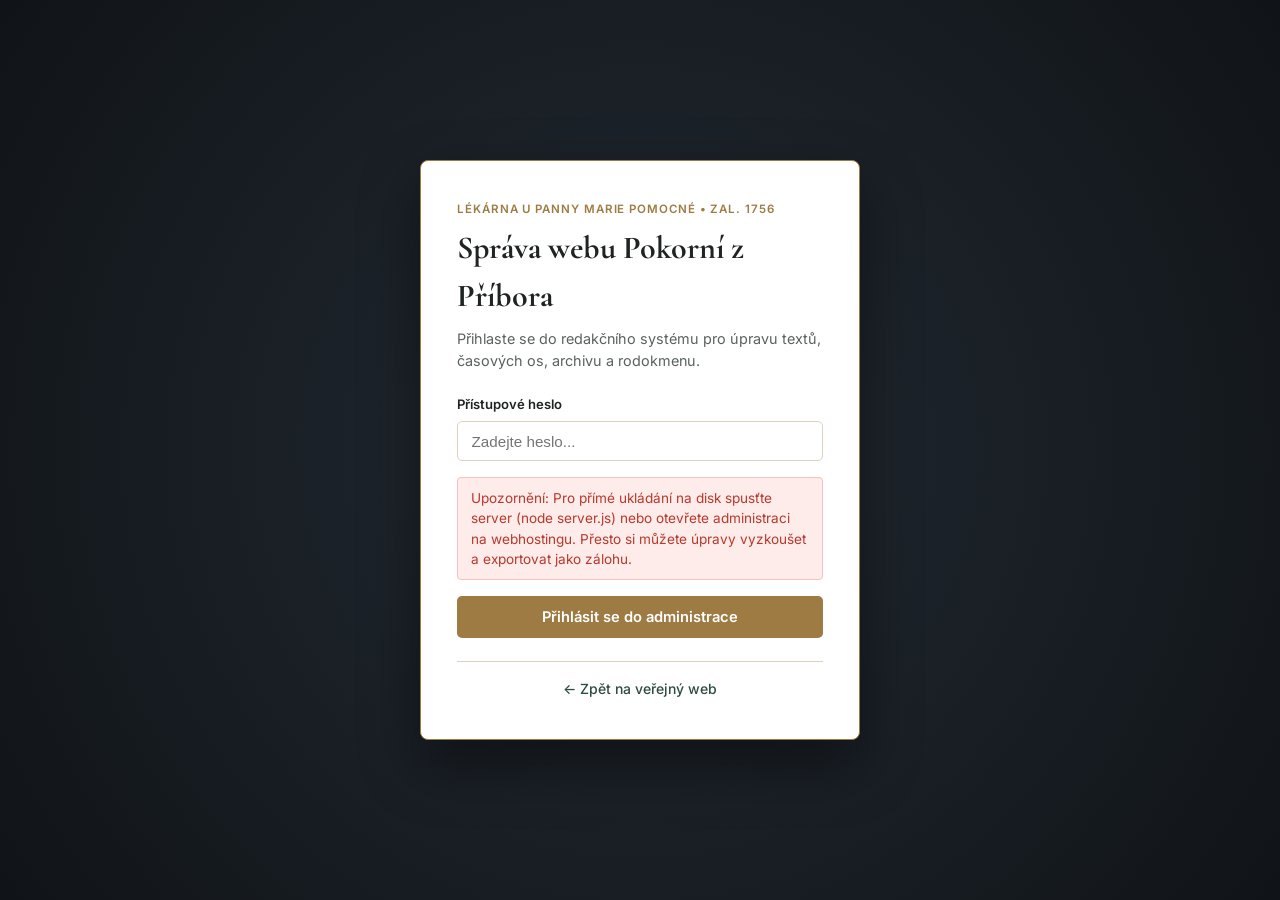
==== admin.html @ 315938a1 "style changes to various pages, addition of cms" ====
<!DOCTYPE html>
<html lang="cs">
<head>
  <meta charset="UTF-8" />
  <meta name="viewport" content="width=device-width, initial-scale=1.0" />
  <title>Správa obsahu (CMS) | Pokorní z Příbora</title>
  <link rel="preconnect" href="https://fonts.googleapis.com">
  <link rel="preconnect" href="https://fonts.gstatic.com" crossorigin>
  <link href="https://fonts.googleapis.com/css2?family=Cormorant+Garamond:ital,wght@0,600;0,700;1,400&family=Inter:wght@400;500;600;700&display=swap" rel="stylesheet">
  <link rel="stylesheet" href="css/admin.css" />
</head>
<body>

  <!-- Login Screen Overlay -->
  <div id="cms-login-screen" class="cms-login-backdrop">
    <div class="cms-login-card">
      <div class="cms-login-badge">Lékárna U Panny Marie pomocné • Zal. 1756</div>
      <h1>Správa webu Pokorní z Příbora</h1>
      <p>Přihlaste se do redakčního systému pro úpravu textů, časových os, archivu a rodokmenu.</p>
      <form id="cms-login-form">
        <label for="cms-password-input">Přístupové heslo</label>
        <input type="password" id="cms-password-input" placeholder="Zadejte heslo..." required autocomplete="current-password" />
        <div id="cms-login-error" class="cms-error-msg" hidden></div>
        <button type="submit" class="cms-btn cms-btn-primary cms-btn-full">Přihlásit se do administrace</button>
      </form>
      <div class="cms-login-footer">
        <a href="index.html">← Zpět na veřejný web</a>
      </div>
    </div>
  </div>

  <!-- Main CMS Application -->
  <div id="cms-app" class="cms-layout" hidden>
    <!-- Top Bar -->
    <header class="cms-topbar">
      <div class="cms-topbar-left">
        <span class="cms-brand-title">Pokorní z Příbora</span>
        <span class="cms-brand-tag">Redakční systém (CMS)</span>
        <span id="cms-dirty-indicator" class="cms-status-pill saved">✓ Všechny změny uloženy</span>
      </div>
      <div class="cms-topbar-actions">
        <a href="index.html" target="_blank" class="cms-btn cms-btn-outline">👁️ Zobrazit web ↗</a>
        <button type="button" id="btn-export-json" class="cms-btn cms-btn-outline" title="Stáhnout zálohu dat do počítače">📦 Stáhnout zálohu</button>
        <label class="cms-btn cms-btn-outline" title="Nahrát zálohu ze souboru .json">
          📂 Nahrát zálohu
          <input type="file" id="input-import-json" accept=".json" hidden />
        </label>
        <button type="button" id="btn-save-all" class="cms-btn cms-btn-save">💾 Uložit a publikovat změny</button>
        <button type="button" id="btn-logout" class="cms-btn cms-btn-ghost" title="Odhlásit se">Odhlásit</button>
      </div>
    </header>

    <div class="cms-body">
      <!-- Left Sidebar Navigation -->
      <aside class="cms-sidebar">
        <div class="cms-nav-group-label">Obsah stránek</div>
        <button type="button" class="cms-nav-btn active" data-tab="pages">
          <span class="cms-nav-icon">📝</span>
          <span>1. Texty a nadpisy stránek</span>
        </button>
        <button type="button" class="cms-nav-btn" data-tab="pharmacy-timeline">
          <span class="cms-nav-icon">🏛️</span>
          <span>2. Časová osa: Lékárna</span>
        </button>
        <button type="button" class="cms-nav-btn" data-tab="vaclav-content">
          <span class="cms-nav-icon">🎷</span>
          <span>3. Václav Pokorný: Osa a fotky</span>
        </button>
        <button type="button" class="cms-nav-btn" data-tab="archive">
          <span class="cms-nav-icon">🗂️</span>
          <span>4. Archiv a multimédia</span>
        </button>
        <button type="button" class="cms-nav-btn" data-tab="audio">
          <span class="cms-nav-icon">🎵</span>
          <span>5. Hudební přehrávač (Úvod)</span>
        </button>
        <button type="button" class="cms-nav-btn" data-tab="tree">
          <span class="cms-nav-icon">🌳</span>
          <span>6. Rodokmen a lékárníci</span>
        </button>

        <div class="cms-nav-group-label" style="margin-top: 1.5rem;">Soubory a systém</div>
        <button type="button" class="cms-nav-btn" data-tab="media">
          <span class="cms-nav-icon">🖼️</span>
          <span>7. Správce souborů (Nahrávání)</span>
        </button>
        <button type="button" class="cms-nav-btn" data-tab="settings">
          <span class="cms-nav-icon">🔑</span>
          <span>8. Nastavení a heslo</span>
        </button>
      </aside>

      <!-- Main Workspace Content -->
      <main id="cms-workspace" class="cms-workspace"></main>
    </div>
  </div>

  <!-- Toast Notification -->
  <div id="cms-toast" class="cms-toast" hidden></div>

  <!-- Universal File Picker Modal (Upload new file or pick existing uploaded file) -->
  <div id="cms-file-modal" class="cms-modal-backdrop" hidden>
    <div class="cms-modal-window">
      <div class="cms-modal-header">
        <h3 id="cms-file-modal-title">Vybrat nebo nahrát soubor</h3>
        <button type="button" id="cms-file-modal-close" class="cms-modal-close">✕</button>
      </div>
      <div class="cms-modal-body">
        <div class="cms-upload-dropzone">
          <div class="cms-upload-dropzone-info">
            <strong>☁️ Nahrát nový soubor z počítače</strong>
            <span>Podporované formáty: JPG, PNG, WEBP, SVG, PDF, MP3, WAV, OGG, WMA</span>
          </div>
          <label class="cms-btn cms-btn-primary">
            + Vybrat soubor z počítače
            <input type="file" id="cms-modal-file-input" hidden />
          </label>
        </div>
        <div id="cms-file-modal-status" class="cms-upload-status" hidden></div>
        <h4 style="margin: 1.25rem 0 0.6rem;">Nebo vyberte z již nahraných souborů na serveru:</h4>
        <div id="cms-file-modal-list" class="cms-file-picker-grid"></div>
      </div>
    </div>
  </div>

  <script src="data/content.js"></script>
  <script src="js/admin.js"></script>
</body>
</html>
---- css/admin.css ----
:root {
  --bg-main: #f4EFE6;
  --bg-card: #ffffff;
  --bg-sidebar: #181d23;
  --bg-topbar: #12161b;
  --text-primary: #1f2421;
  --text-secondary: #5a625e;
  --accent-gold: #9e7b42;
  --accent-gold-hover: #836433;
  --accent-green: #2c4c3e;
  --border-subtle: #dcd2c0;
  --danger: #b9382c;
  --success: #2b6e46;
  --font-serif: 'Cormorant Garamond', Georgia, serif;
  --font-sans: 'Inter', -apple-system, BlinkMacSystemFont, sans-serif;
}

* {
  box-sizing: border-box;
  margin: 0;
  padding: 0;
}

body {
  font-family: var(--font-sans);
  background: var(--bg-main);
  color: var(--text-primary);
  font-size: 14px;
  line-height: 1.5;
}

[hidden] {
  display: none !important;
}

/* Login Screen */
.cms-login-backdrop {
  min-height: 100vh;
  display: flex;
  align-items: center;
  justify-content: center;
  background: radial-gradient(circle at center, #232a33 0%, #101418 100%);
  padding: 1.5rem;
}

.cms-login-card {
  background: var(--bg-card);
  border: 1px solid var(--accent-gold);
  border-radius: 8px;
  max-width: 440px;
  width: 100%;
  padding: 2.5rem 2.25rem;
  box-shadow: 0 24px 60px rgba(0, 0, 0, 0.45);
}

.cms-login-badge {
  font-size: 0.72rem;
  text-transform: uppercase;
  letter-spacing: 0.08em;
  color: var(--accent-gold);
  font-weight: 600;
  margin-bottom: 0.35rem;
}

.cms-login-card h1 {
  font-family: var(--font-serif);
  font-size: 2rem;
  color: var(--text-primary);
  margin-bottom: 0.5rem;
}

.cms-login-card p {
  color: var(--text-secondary);
  margin-bottom: 1.5rem;
  font-size: 0.9rem;
}

.cms-login-card label {
  display: block;
  font-weight: 600;
  font-size: 0.82rem;
  margin-bottom: 0.4rem;
}

.cms-login-card input {
  width: 100%;
  padding: 0.65rem 0.85rem;
  border: 1px solid var(--border-subtle);
  border-radius: 5px;
  font-size: 0.95rem;
  margin-bottom: 1rem;
}

.cms-login-footer {
  margin-top: 1.4rem;
  text-align: center;
  border-top: 1px solid var(--border-subtle);
  padding-top: 1rem;
}

.cms-login-footer a {
  color: var(--accent-green);
  text-decoration: none;
  font-weight: 500;
}

.cms-error-msg {
  background: #fdecea;
  color: var(--danger);
  border: 1px solid #f5c2c0;
  padding: 0.6rem 0.8rem;
  border-radius: 4px;
  margin-bottom: 1rem;
  font-size: 0.85rem;
}

/* Top Bar */
.cms-layout {
  min-height: 100vh;
  display: flex;
  flex-direction: column;
}

.cms-topbar {
  background: var(--bg-topbar);
  color: #f4efe6;
  padding: 0.75rem 1.5rem;
  display: flex;
  align-items: center;
  justify-content: space-between;
  gap: 1rem;
  border-bottom: 2px solid var(--accent-gold);
  position: sticky;
  top: 0;
  z-index: 100;
}

.cms-topbar-left {
  display: flex;
  align-items: center;
  gap: 0.85rem;
  flex-wrap: wrap;
}

.cms-brand-title {
  font-family: var(--font-serif);
  font-size: 1.45rem;
  font-weight: 700;
  color: #ffffff;
}

.cms-brand-tag {
  background: rgba(158, 123, 66, 0.25);
  border: 1px solid var(--accent-gold);
  color: #e9d9b8;
  font-size: 0.72rem;
  text-transform: uppercase;
  letter-spacing: 0.06em;
  padding: 0.2rem 0.55rem;
  border-radius: 4px;
}

.cms-status-pill {
  font-size: 0.78rem;
  font-weight: 600;
  padding: 0.25rem 0.65rem;
  border-radius: 99px;
}

.cms-status-pill.saved {
  background: rgba(43, 110, 70, 0.25);
  color: #8ee4af;
  border: 1px solid rgba(142, 228, 175, 0.35);
}

.cms-status-pill.dirty {
  background: rgba(217, 130, 43, 0.25);
  color: #ffd089;
  border: 1px solid rgba(255, 208, 137, 0.45);
}

.cms-topbar-actions {
  display: flex;
  align-items: center;
  gap: 0.55rem;
  flex-wrap: wrap;
}

/* Buttons */
.cms-btn {
  display: inline-flex;
  align-items: center;
  justify-content: center;
  gap: 0.4rem;
  font-family: var(--font-sans);
  font-size: 0.83rem;
  font-weight: 600;
  padding: 0.52rem 0.95rem;
  border-radius: 5px;
  cursor: pointer;
  border: 1px solid transparent;
  text-decoration: none;
  transition: all 0.16s ease;
}

.cms-btn-sm {
  padding: 0.32rem 0.65rem;
  font-size: 0.76rem;
}

.cms-btn-full {
  width: 100%;
  padding: 0.7rem 1rem;
  font-size: 0.92rem;
}

.cms-btn-primary {
  background: var(--accent-gold);
  color: #ffffff;
}

.cms-btn-primary:hover {
  background: var(--accent-gold-hover);
}

.cms-btn-save {
  background: var(--success);
  color: #ffffff;
  border-color: #3a8f5d;
  box-shadow: 0 2px 8px rgba(43, 110, 70, 0.4);
}

.cms-btn-save:hover {
  background: #235a39;
}

.cms-btn-outline {
  background: rgba(255, 255, 255, 0.08);
  color: #f4efe6;
  border-color: rgba(230, 220, 200, 0.28);
}

.cms-btn-outline:hover {
  background: rgba(255, 255, 255, 0.16);
}

.cms-btn-light {
  background: #faf6ee;
  color: var(--text-primary);
  border-color: var(--border-subtle);
}

.cms-btn-light:hover {
  background: #efe6d5;
  border-color: var(--accent-gold);
}

.cms-btn-danger {
  background: #fff5f5;
  color: var(--danger);
  border-color: #f1b9b5;
}

.cms-btn-danger:hover {
  background: var(--danger);
  color: #ffffff;
}

.cms-btn-ghost {
  background: transparent;
  color: #b7c0c8;
}

.cms-btn-ghost:hover {
  color: #ffffff;
}

/* Body & Sidebar */
.cms-body {
  display: grid;
  grid-template-columns: 270px 1fr;
  flex: 1;
}

.cms-sidebar {
  background: var(--bg-sidebar);
  color: #d7dee5;
  padding: 1.25rem 0.85rem;
  border-right: 1px solid rgba(255, 255, 255, 0.08);
  display: flex;
  flex-direction: column;
  gap: 0.3rem;
}

.cms-nav-group-label {
  font-size: 0.7rem;
  text-transform: uppercase;
  letter-spacing: 0.08em;
  color: #8c96a0;
  padding: 0.3rem 0.65rem;
  font-weight: 600;
}

.cms-nav-btn {
  width: 100%;
  background: transparent;
  border: 1px solid transparent;
  color: #d7dee5;
  text-align: left;
  padding: 0.65rem 0.8rem;
  border-radius: 6px;
  cursor: pointer;
  display: flex;
  align-items: center;
  gap: 0.65rem;
  font-family: var(--font-sans);
  font-size: 0.86rem;
  font-weight: 500;
  transition: all 0.15s;
}

.cms-nav-btn:hover {
  background: rgba(255, 255, 255, 0.06);
  color: #ffffff;
}

.cms-nav-btn.active {
  background: rgba(158, 123, 66, 0.24);
  border-color: var(--accent-gold);
  color: #ffffff;
  font-weight: 600;
}

.cms-nav-icon {
  font-size: 1.1rem;
}

/* Main Workspace */
.cms-workspace {
  padding: 2rem 2.5rem;
  max-width: 1220px;
  width: 100%;
}

.cms-section-header {
  display: flex;
  align-items: flex-start;
  justify-content: space-between;
  gap: 1rem;
  margin-bottom: 1.5rem;
  padding-bottom: 1rem;
  border-bottom: 1px solid var(--border-subtle);
}

.cms-section-header h2 {
  font-family: var(--font-serif);
  font-size: 2rem;
  color: var(--text-primary);
}

.cms-section-header p {
  color: var(--text-secondary);
  font-size: 0.9rem;
  margin-top: 0.2rem;
}

/* Subtabs */
.cms-subtabs {
  display: flex;
  gap: 0.5rem;
  flex-wrap: wrap;
  margin-bottom: 1.5rem;
}

.cms-subtab-btn {
  background: #e9e1d2;
  color: var(--text-primary);
  border: 1px solid var(--border-subtle);
  padding: 0.5rem 1rem;
  border-radius: 5px;
  font-weight: 600;
  font-size: 0.84rem;
  cursor: pointer;
}

.cms-subtab-btn.active {
  background: var(--accent-green);
  color: #ffffff;
  border-color: var(--accent-green);
}

/* Cards & Forms */
.cms-card {
  background: var(--bg-card);
  border: 1px solid var(--border-subtle);
  border-radius: 7px;
  padding: 1.4rem 1.5rem;
  margin-bottom: 1.25rem;
  box-shadow: 0 3px 10px rgba(0, 0, 0, 0.03);
}

.cms-card-header {
  display: flex;
  align-items: center;
  justify-content: space-between;
  gap: 1rem;
  padding-bottom: 0.85rem;
  margin-bottom: 1rem;
  border-bottom: 1px solid #eee7da;
}

.cms-card-title {
  font-family: var(--font-serif);
  font-size: 1.35rem;
  font-weight: 700;
  color: var(--text-primary);
}

.cms-card-controls {
  display: flex;
  align-items: center;
  gap: 0.4rem;
}

.cms-grid-2 {
  display: grid;
  grid-template-columns: 1fr 1fr;
  gap: 1rem;
}

.cms-grid-3 {
  display: grid;
  grid-template-columns: 1fr 1fr 1fr;
  gap: 1rem;
}

.cms-field {
  margin-bottom: 1rem;
}

.cms-field label {
  display: block;
  font-size: 0.78rem;
  font-weight: 600;
  color: #39403c;
  margin-bottom: 0.32rem;
}

.cms-field small {
  display: block;
  color: var(--text-secondary);
  font-size: 0.73rem;
  margin-top: 0.22rem;
}

.cms-input,
.cms-textarea,
.cms-select {
  width: 100%;
  font-family: var(--font-sans);
  font-size: 0.88rem;
  padding: 0.55rem 0.75rem;
  border: 1px solid #cfc4b0;
  border-radius: 5px;
  background: #fdfbf8;
  color: var(--text-primary);
}

.cms-input:focus,
.cms-textarea:focus,
.cms-select:focus {
  outline: none;
  border-color: var(--accent-gold);
  background: #ffffff;
  box-shadow: 0 0 0 2px rgba(158, 123, 66, 0.16);
}

.cms-textarea {
  min-height: 90px;
  resize: vertical;
  line-height: 1.55;
}

.cms-textarea.tall {
  min-height: 155px;
}

.cms-input-with-btn {
  display: flex;
  gap: 0.45rem;
  align-items: center;
}

.cms-input-with-btn .cms-input {
  flex: 1;
}

/* Photo Carousel Sub-List inside Timeline / Archive / Person */
.cms-photos-box {
  background: #f9f5ec;
  border: 1px dashed #cbbba0;
  border-radius: 6px;
  padding: 1rem;
  margin-top: 0.75rem;
}

.cms-photos-header {
  display: flex;
  justify-content: space-between;
  align-items: center;
  margin-bottom: 0.75rem;
}

.cms-photo-row {
  display: grid;
  grid-template-columns: 64px 1fr auto;
  gap: 0.75rem;
  align-items: start;
  background: #ffffff;
  border: 1px solid #e3dacb;
  border-radius: 5px;
  padding: 0.75rem;
  margin-bottom: 0.6rem;
}

.cms-photo-thumb {
  width: 64px;
  height: 54px;
  border-radius: 4px;
  background: #232a32;
  color: #e6dcc8;
  display: flex;
  align-items: center;
  justify-content: center;
  font-size: 1.2rem;
  overflow: hidden;
  border: 1px solid var(--border-subtle);
}

.cms-photo-thumb img {
  width: 100%;
  height: 100%;
  object-fit: cover;
}

/* Checkbox Pills */
.cms-checkbox-row {
  display: flex;
  gap: 1rem;
  flex-wrap: wrap;
  padding-top: 0.35rem;
}

.cms-checkbox-label {
  display: inline-flex !important;
  align-items: center;
  gap: 0.4rem;
  font-size: 0.84rem !important;
  cursor: pointer;
  background: #f7f2e7;
  padding: 0.35rem 0.7rem;
  border-radius: 4px;
  border: 1px solid var(--border-subtle);
}

/* Tree Editor Layout */
.cms-tree-split {
  display: grid;
  grid-template-columns: 330px 1fr;
  gap: 1.5rem;
  align-items: start;
}

.cms-person-list {
  background: var(--bg-card);
  border: 1px solid var(--border-subtle);
  border-radius: 7px;
  max-height: 75vh;
  overflow-y: auto;
  padding: 0.6rem;
}

.cms-person-item {
  width: 100%;
  text-align: left;
  background: transparent;
  border: 1px solid transparent;
  padding: 0.55rem 0.75rem;
  border-radius: 5px;
  cursor: pointer;
  display: flex;
  justify-content: space-between;
  align-items: center;
  margin-bottom: 0.2rem;
}

.cms-person-item:hover {
  background: #f5efe3;
}

.cms-person-item.active {
  background: #efe4cf;
  border-color: var(--accent-gold);
  font-weight: 600;
}

.cms-person-gen-badge {
  font-size: 0.7rem;
  background: var(--accent-green);
  color: #ffffff;
  padding: 0.1rem 0.45rem;
  border-radius: 4px;
}

/* File Picker Modal & Media Grid */
.cms-modal-backdrop {
  position: fixed;
  inset: 0;
  background: rgba(12, 16, 20, 0.72);
  display: flex;
  align-items: center;
  justify-content: center;
  z-index: 500;
  padding: 1.5rem;
}

.cms-modal-window {
  background: var(--bg-card);
  border: 1px solid var(--accent-gold);
  border-radius: 8px;
  max-width: 880px;
  width: 100%;
  max-height: 86vh;
  display: flex;
  flex-direction: column;
  overflow: hidden;
  box-shadow: 0 24px 60px rgba(0, 0, 0, 0.45);
}

.cms-modal-header {
  padding: 1rem 1.4rem;
  background: var(--bg-topbar);
  color: #ffffff;
  display: flex;
  justify-content: space-between;
  align-items: center;
}

.cms-modal-close {
  background: transparent;
  border: none;
  color: #ffffff;
  font-size: 1.2rem;
  cursor: pointer;
}

.cms-modal-body {
  padding: 1.4rem;
  overflow-y: auto;
}

.cms-upload-dropzone {
  background: #f8f3e8;
  border: 2px dashed var(--accent-gold);
  border-radius: 7px;
  padding: 1.15rem 1.4rem;
  display: flex;
  align-items: center;
  justify-content: space-between;
  gap: 1rem;
  flex-wrap: wrap;
}

.cms-upload-dropzone-info {
  display: flex;
  flex-direction: column;
  gap: 0.2rem;
}

.cms-upload-status {
  margin-top: 0.75rem;
  padding: 0.6rem 0.9rem;
  border-radius: 5px;
  background: #eef7f1;
  color: var(--success);
  font-weight: 600;
}

.cms-file-picker-grid {
  display: grid;
  grid-template-columns: repeat(auto-fill, minmax(195px, 1fr));
  gap: 0.85rem;
}

.cms-file-card {
  border: 1px solid var(--border-subtle);
  border-radius: 6px;
  background: #fdfbf7;
  overflow: hidden;
  display: flex;
  flex-direction: column;
  justify-content: space-between;
}

.cms-file-preview {
  height: 110px;
  background: #20262d;
  color: #e6dcc8;
  display: flex;
  align-items: center;
  justify-content: center;
  font-size: 2rem;
  overflow: hidden;
}

.cms-file-preview img {
  width: 100%;
  height: 100%;
  object-fit: cover;
}

.cms-file-meta {
  padding: 0.6rem 0.75rem;
}

.cms-file-name {
  font-size: 0.78rem;
  font-weight: 600;
  word-break: break-all;
  margin-bottom: 0.25rem;
}

.cms-file-sub {
  font-size: 0.7rem;
  color: var(--text-secondary);
}

.cms-file-actions {
  padding: 0.5rem 0.75rem;
  border-top: 1px solid #ede5d6;
  display: flex;
  gap: 0.4rem;
  justify-content: space-between;
}

/* Toast */
.cms-toast {
  position: fixed;
  bottom: 24px;
  right: 24px;
  background: #182026;
  color: #ffffff;
  border-left: 4px solid var(--accent-gold);
  padding: 0.85rem 1.25rem;
  border-radius: 6px;
  box-shadow: 0 12px 30px rgba(0, 0, 0, 0.35);
  z-index: 600;
  font-weight: 500;
}

@media (max-width: 960px) {
  .cms-body {
    grid-template-columns: 1fr;
  }
  .cms-grid-2,
  .cms-grid-3,
  .cms-tree-split {
    grid-template-columns: 1fr;
  }
}
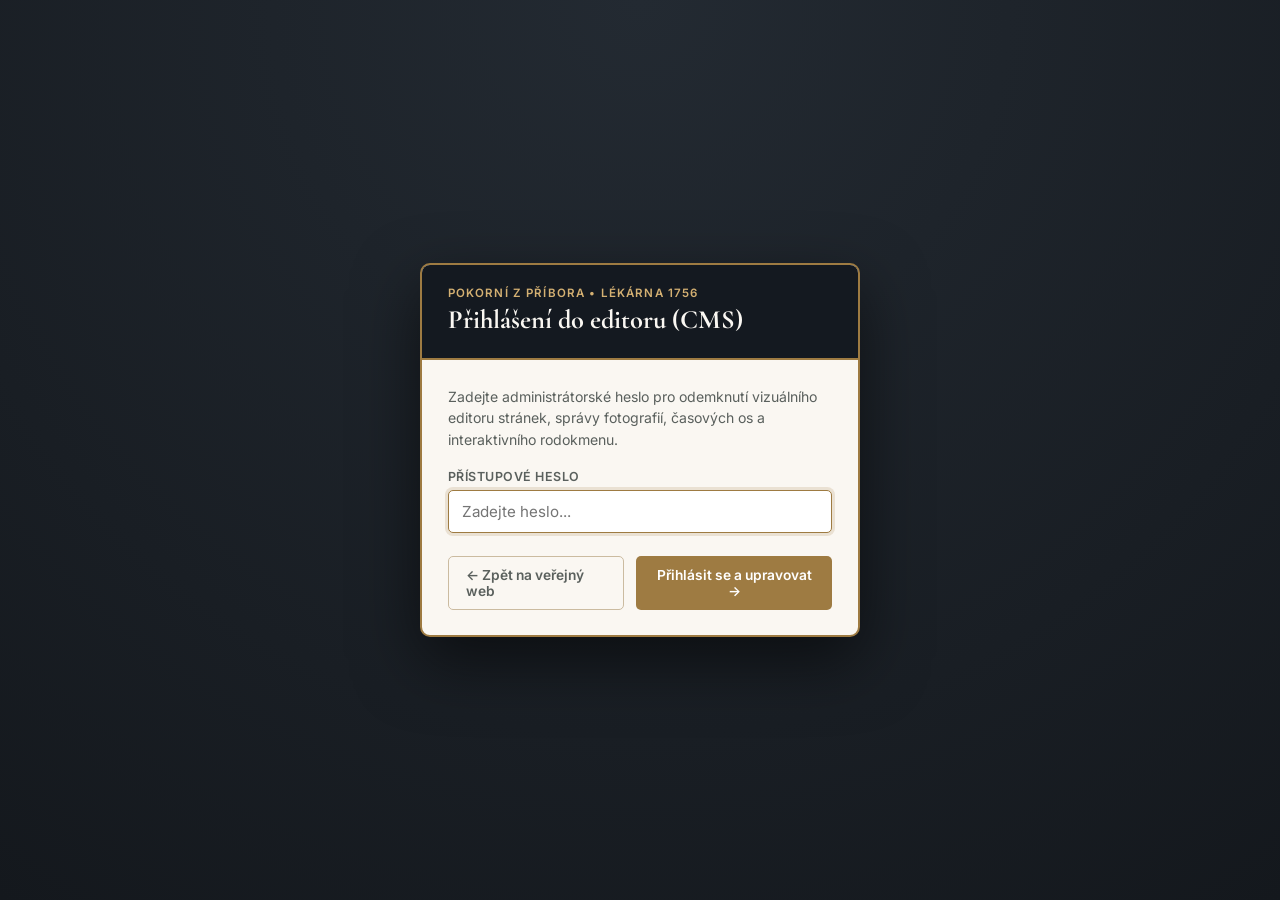
==== commit c8a9c32a: "changed cms system to an inplace page editor, various fixes and adjustments" ====
--- a/admin.html
+++ b/admin.html
@@ -3,127 +3,236 @@
 <head>
   <meta charset="UTF-8" />
   <meta name="viewport" content="width=device-width, initial-scale=1.0" />
-  <title>Správa obsahu (CMS) | Pokorní z Příbora</title>
+  <meta name="robots" content="noindex, nofollow" />
+  <title>Přihlášení do správy webu (CMS) | Pokorní z Příbora</title>
+  <link rel="icon" type="image/svg+xml" href="favicon.svg" />
   <link rel="preconnect" href="https://fonts.googleapis.com">
   <link rel="preconnect" href="https://fonts.gstatic.com" crossorigin>
-  <link href="https://fonts.googleapis.com/css2?family=Cormorant+Garamond:ital,wght@0,600;0,700;1,400&family=Inter:wght@400;500;600;700&display=swap" rel="stylesheet">
-  <link rel="stylesheet" href="css/admin.css" />
+  <link href="https://fonts.googleapis.com/css2?family=Cormorant+Garamond:ital,wght@0,500;0,600;0,700;1,400&family=Inter:wght@400;500;600&display=swap" rel="stylesheet">
+  <style>
+    *, *::before, *::after {
+      box-sizing: border-box;
+    }
+    body {
+      margin: 0;
+      min-height: 100vh;
+      background: radial-gradient(circle at top, #232a32 0%, #14181d 100%);
+      color: #faf7f2;
+      font-family: 'Inter', -apple-system, BlinkMacSystemFont, sans-serif;
+      display: flex;
+      flex-direction: column;
+      align-items: center;
+      justify-content: center;
+      padding: 1.5rem;
+    }
+    .login-card {
+      width: 100%;
+      max-width: 440px;
+      background: #faf7f2;
+      color: #1f2421;
+      border-radius: 10px;
+      border: 2px solid #9e7b42;
+      box-shadow: 0 24px 64px rgba(0, 0, 0, 0.55);
+      overflow: hidden;
+    }
+    .login-header {
+      background: #141920;
+      color: #faf7f2;
+      padding: 1.35rem 1.6rem;
+      border-bottom: 2px solid #9e7b42;
+    }
+    .login-eyebrow {
+      display: block;
+      font-size: 0.72rem;
+      text-transform: uppercase;
+      letter-spacing: 0.1em;
+      color: #d4b072;
+      font-weight: 600;
+      margin-bottom: 0.25rem;
+    }
+    .login-header h1 {
+      margin: 0;
+      font-family: 'Cormorant Garamond', Georgia, serif;
+      font-size: 1.65rem;
+      font-weight: 700;
+      color: #faf7f2;
+    }
+    .login-body {
+      padding: 1.6rem;
+      display: flex;
+      flex-direction: column;
+      gap: 1.1rem;
+    }
+    .login-desc {
+      margin: 0;
+      font-size: 0.88rem;
+      line-height: 1.55;
+      color: #5a605d;
+    }
+    .field {
+      display: flex;
+      flex-direction: column;
+      gap: 0.4rem;
+    }
+    .field label {
+      font-size: 0.78rem;
+      font-weight: 600;
+      color: #5a605d;
+      text-transform: uppercase;
+      letter-spacing: 0.04em;
+    }
+    .field input {
+      width: 100%;
+      padding: 0.68rem 0.85rem;
+      font-size: 0.95rem;
+      font-family: inherit;
+      color: #1f2421;
+      background: #ffffff;
+      border: 1px solid #cbbba0;
+      border-radius: 5px;
+      transition: border-color 0.15s, box-shadow 0.15s;
+    }
+    .field input:focus {
+      outline: none;
+      border-color: #9e7b42;
+      box-shadow: 0 0 0 3px rgba(158, 123, 66, 0.18);
+    }
+    .error-msg {
+      display: none;
+      background: rgba(155, 34, 38, 0.1);
+      border-left: 3px solid #9b2226;
+      color: #9b2226;
+      padding: 0.6rem 0.8rem;
+      border-radius: 4px;
+      font-size: 0.84rem;
+      font-weight: 600;
+    }
+    .actions {
+      display: flex;
+      align-items: center;
+      justify-content: space-between;
+      gap: 0.75rem;
+      margin-top: 0.35rem;
+    }
+    .btn {
+      display: inline-flex;
+      align-items: center;
+      justify-content: center;
+      gap: 0.4rem;
+      padding: 0.62rem 1.1rem;
+      font-size: 0.86rem;
+      font-weight: 600;
+      font-family: inherit;
+      border-radius: 5px;
+      border: 1px solid transparent;
+      cursor: pointer;
+      text-decoration: none;
+      transition: all 0.15s ease;
+    }
+    .btn-outline {
+      background: transparent;
+      color: #5a605d;
+      border-color: #cbbba0;
+    }
+    .btn-outline:hover {
+      background: #efe9dc;
+      color: #1f2421;
+    }
+    .btn-primary {
+      background: #9e7b42;
+      color: #ffffff;
+    }
+    .btn-primary:hover {
+      background: #846533;
+    }
+    .btn-primary:disabled {
+      opacity: 0.65;
+      cursor: wait;
+    }
+  </style>
 </head>
 <body>
 
-  <!-- Login Screen Overlay -->
-  <div id="cms-login-screen" class="cms-login-backdrop">
-    <div class="cms-login-card">
-      <div class="cms-login-badge">Lékárna U Panny Marie pomocné • Zal. 1756</div>
-      <h1>Správa webu Pokorní z Příbora</h1>
-      <p>Přihlaste se do redakčního systému pro úpravu textů, časových os, archivu a rodokmenu.</p>
-      <form id="cms-login-form">
-        <label for="cms-password-input">Přístupové heslo</label>
-        <input type="password" id="cms-password-input" placeholder="Zadejte heslo..." required autocomplete="current-password" />
-        <div id="cms-login-error" class="cms-error-msg" hidden></div>
-        <button type="submit" class="cms-btn cms-btn-primary cms-btn-full">Přihlásit se do administrace</button>
-      </form>
-      <div class="cms-login-footer">
-        <a href="index.html">← Zpět na veřejný web</a>
+  <main class="login-card">
+    <div class="login-header">
+      <span class="login-eyebrow">Pokorní z Příbora • Lékárna 1756</span>
+      <h1>Přihlášení do editoru (CMS)</h1>
+    </div>
+    <form id="admin-login-form" class="login-body">
+      <p class="login-desc">
+        Zadejte administrátorské heslo pro odemknutí vizuálního editoru stránek, správy fotografií, časových os a interaktivního rodokmenu.
+      </p>
+      <div class="field">
+        <label for="admin-pass">Přístupové heslo</label>
+        <input type="password" id="admin-pass" placeholder="Zadejte heslo..." required autocomplete="current-password" autofocus />
       </div>
-    </div>
-  </div>
-
-  <!-- Main CMS Application -->
-  <div id="cms-app" class="cms-layout" hidden>
-    <!-- Top Bar -->
-    <header class="cms-topbar">
-      <div class="cms-topbar-left">
-        <span class="cms-brand-title">Pokorní z Příbora</span>
-        <span class="cms-brand-tag">Redakční systém (CMS)</span>
-        <span id="cms-dirty-indicator" class="cms-status-pill saved">✓ Všechny změny uloženy</span>
+      <div id="admin-error" class="error-msg"></div>
+      <div class="actions">
+        <a href="index.html" id="back-to-public" class="btn btn-outline">← Zpět na veřejný web</a>
+        <button type="submit" id="submit-btn" class="btn btn-primary">Přihlásit se a upravovat →</button>
       </div>
-      <div class="cms-topbar-actions">
-        <a href="index.html" target="_blank" class="cms-btn cms-btn-outline">👁️ Zobrazit web ↗</a>
-        <button type="button" id="btn-export-json" class="cms-btn cms-btn-outline" title="Stáhnout zálohu dat do počítače">📦 Stáhnout zálohu</button>
-        <label class="cms-btn cms-btn-outline" title="Nahrát zálohu ze souboru .json">
-          📂 Nahrát zálohu
-          <input type="file" id="input-import-json" accept=".json" hidden />
-        </label>
-        <button type="button" id="btn-save-all" class="cms-btn cms-btn-save">💾 Uložit a publikovat změny</button>
-        <button type="button" id="btn-logout" class="cms-btn cms-btn-ghost" title="Odhlásit se">Odhlásit</button>
-      </div>
-    </header>
-
-    <div class="cms-body">
-      <!-- Left Sidebar Navigation -->
-      <aside class="cms-sidebar">
-        <div class="cms-nav-group-label">Obsah stránek</div>
-        <button type="button" class="cms-nav-btn active" data-tab="pages">
-          <span class="cms-nav-icon">📝</span>
-          <span>1. Texty a nadpisy stránek</span>
-        </button>
-        <button type="button" class="cms-nav-btn" data-tab="pharmacy-timeline">
-          <span class="cms-nav-icon">🏛️</span>
-          <span>2. Časová osa: Lékárna</span>
-        </button>
-        <button type="button" class="cms-nav-btn" data-tab="vaclav-content">
-          <span class="cms-nav-icon">🎷</span>
-          <span>3. Václav Pokorný: Osa a fotky</span>
-        </button>
-        <button type="button" class="cms-nav-btn" data-tab="archive">
-          <span class="cms-nav-icon">🗂️</span>
-          <span>4. Archiv a multimédia</span>
-        </button>
-        <button type="button" class="cms-nav-btn" data-tab="audio">
-          <span class="cms-nav-icon">🎵</span>
-          <span>5. Hudební přehrávač (Úvod)</span>
-        </button>
-        <button type="button" class="cms-nav-btn" data-tab="tree">
-          <span class="cms-nav-icon">🌳</span>
-          <span>6. Rodokmen a lékárníci</span>
-        </button>
-
-        <div class="cms-nav-group-label" style="margin-top: 1.5rem;">Soubory a systém</div>
-        <button type="button" class="cms-nav-btn" data-tab="media">
-          <span class="cms-nav-icon">🖼️</span>
-          <span>7. Správce souborů (Nahrávání)</span>
-        </button>
-        <button type="button" class="cms-nav-btn" data-tab="settings">
-          <span class="cms-nav-icon">🔑</span>
-          <span>8. Nastavení a heslo</span>
-        </button>
-      </aside>
-
-      <!-- Main Workspace Content -->
-      <main id="cms-workspace" class="cms-workspace"></main>
-    </div>
-  </div>
-
-  <!-- Toast Notification -->
-  <div id="cms-toast" class="cms-toast" hidden></div>
-
-  <!-- Universal File Picker Modal (Upload new file or pick existing uploaded file) -->
-  <div id="cms-file-modal" class="cms-modal-backdrop" hidden>
-    <div class="cms-modal-window">
-      <div class="cms-modal-header">
-        <h3 id="cms-file-modal-title">Vybrat nebo nahrát soubor</h3>
-        <button type="button" id="cms-file-modal-close" class="cms-modal-close">✕</button>
-      </div>
-      <div class="cms-modal-body">
-        <div class="cms-upload-dropzone">
-          <div class="cms-upload-dropzone-info">
-            <strong>☁️ Nahrát nový soubor z počítače</strong>
-            <span>Podporované formáty: JPG, PNG, WEBP, SVG, PDF, MP3, WAV, OGG, WMA</span>
-          </div>
-          <label class="cms-btn cms-btn-primary">
-            + Vybrat soubor z počítače
-            <input type="file" id="cms-modal-file-input" hidden />
-          </label>
-        </div>
-        <div id="cms-file-modal-status" class="cms-upload-status" hidden></div>
-        <h4 style="margin: 1.25rem 0 0.6rem;">Nebo vyberte z již nahraných souborů na serveru:</h4>
-        <div id="cms-file-modal-list" class="cms-file-picker-grid"></div>
-      </div>
-    </div>
-  </div>
-
-  <script src="data/content.js"></script>
-  <script src="js/admin.js"></script>
+    </form>
+  </main>
+
+  <script>
+    (function () {
+      const params = new URLSearchParams(window.location.search);
+      const rawReturn = params.get('return') || params.get('page') || 'index.html';
+      const safeTarget = /^[a-zA-Z0-9_.-]+\.html(\?.*)?(#.*)?$/.test(rawReturn) ? rawReturn : 'index.html';
+
+      function getRedirectUrlWithCms(target) {
+        const url = new URL(target, window.location.href);
+        url.searchParams.set('cms', '1');
+        return url.toString();
+      }
+
+      // Check if already logged in on the server
+      fetch('api.php?action=status', { credentials: 'same-origin' })
+        .then(r => r.json())
+        .then(data => {
+          if (data && data.authenticated) {
+            try { sessionStorage.setItem('pokorny_cms_mode', '1'); } catch (e) {}
+            window.location.replace(getRedirectUrlWithCms(safeTarget));
+          }
+        })
+        .catch(() => {});
+
+      const form = document.getElementById('admin-login-form');
+      const passInput = document.getElementById('admin-pass');
+      const errBox = document.getElementById('admin-error');
+      const submitBtn = document.getElementById('submit-btn');
+
+      form.addEventListener('submit', async (e) => {
+        e.preventDefault();
+        errBox.style.display = 'none';
+        submitBtn.disabled = true;
+        submitBtn.textContent = 'Ověřuji…';
+
+        try {
+          const res = await fetch('api.php?action=login', {
+            method: 'POST',
+            headers: { 'Content-Type': 'application/json' },
+            credentials: 'same-origin',
+            body: JSON.stringify({ password: passInput.value })
+          });
+          const data = await res.json();
+          if (data && data.ok && data.authenticated) {
+            try { sessionStorage.setItem('pokorny_cms_mode', '1'); } catch (e) {}
+            window.location.replace(getRedirectUrlWithCms(safeTarget));
+          } else {
+            errBox.textContent = (data && data.error) ? data.error : 'Nesprávné heslo.';
+            errBox.style.display = 'block';
+            submitBtn.disabled = false;
+            submitBtn.textContent = 'Přihlásit se a upravovat →';
+          }
+        } catch (err) {
+          errBox.textContent = 'Chyba spojení se serverem.';
+          errBox.style.display = 'block';
+          submitBtn.disabled = false;
+          submitBtn.textContent = 'Přihlásit se a upravovat →';
+        }
+      });
+    })();
+  </script>
 </body>
 </html>
